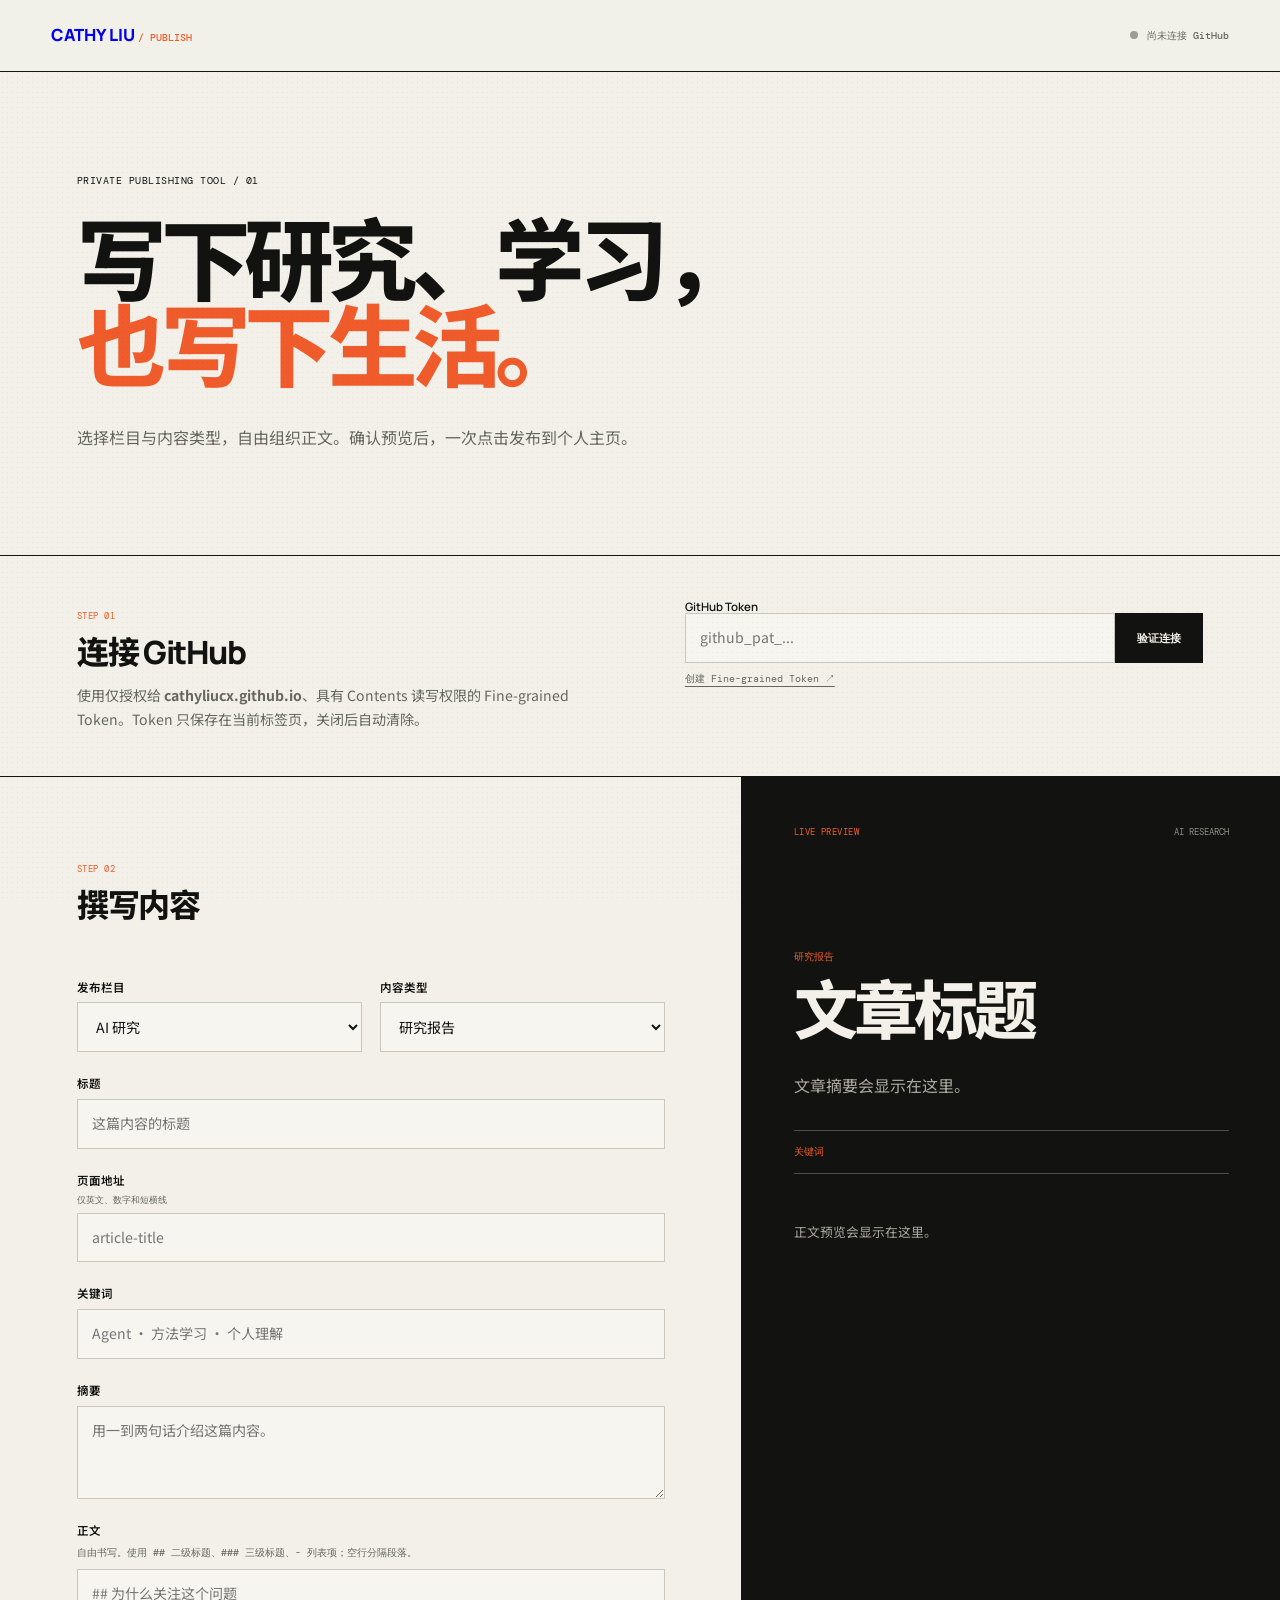
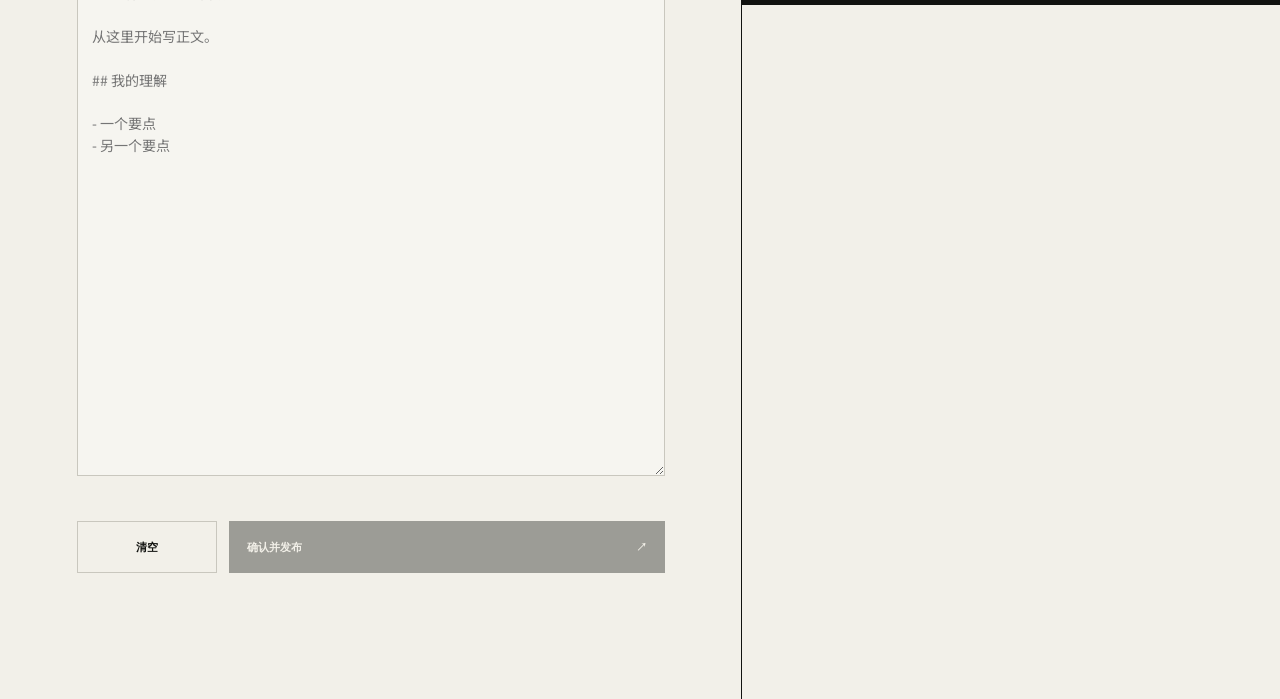
==== admin/index.html @ f7f14174 "feat: add flexible content publishing interface" ====
<!DOCTYPE html>
<html lang="zh-CN">
<head>
  <meta charset="UTF-8">
  <meta name="viewport" content="width=device-width, initial-scale=1.0">
  <title>内容发布器 · Cathy Liu</title>
  <meta name="robots" content="noindex,nofollow">
  <link rel="preconnect" href="https://fonts.googleapis.com">
  <link rel="preconnect" href="https://fonts.gstatic.com" crossorigin>
  <link href="https://fonts.googleapis.com/css2?family=DM+Mono:wght@400;500&family=Manrope:wght@500;600;700;800&family=Noto+Sans+SC:wght@400;500;700;900&display=swap" rel="stylesheet">
  <link rel="stylesheet" href="admin.css">
</head>
<body>
  <header class="admin-header">
    <a href="../index.html" class="brand">CATHY LIU <span>/ PUBLISH</span></a>
    <div class="connection" id="connectionState"><i></i><span>尚未连接 GitHub</span></div>
  </header>
  <main>
    <section class="intro">
      <p class="mono">PRIVATE PUBLISHING TOOL / 01</p>
      <h1>写下研究、学习，<br><em>也写下生活。</em></h1>
      <p>选择栏目与内容类型，自由组织正文。确认预览后，一次点击发布到个人主页。</p>
    </section>
    <section class="token-panel">
      <div><span class="step mono">STEP 01</span><h2>连接 GitHub</h2><p>使用仅授权给 <strong>cathyliucx.github.io</strong>、具有 Contents 读写权限的 Fine-grained Token。Token 只保存在当前标签页，关闭后自动清除。</p></div>
      <div class="token-actions">
        <label for="githubToken">GitHub Token</label>
        <div class="token-row"><input id="githubToken" type="password" autocomplete="off" spellcheck="false" placeholder="github_pat_..."><button id="connectButton" type="button">验证连接</button></div>
        <a href="https://github.com/settings/personal-access-tokens/new" target="_blank" rel="noreferrer">创建 Fine-grained Token ↗</a>
      </div>
    </section>
    <section class="editor-shell">
      <form id="contentForm" class="editor">
        <div class="section-title"><span class="step mono">STEP 02</span><h2>撰写内容</h2></div>
        <div class="field-grid">
          <label>发布栏目
            <select name="section"><option value="ai">AI 研究</option><option value="quant">量化研究</option><option value="life">个人生活</option></select>
          </label>
          <label>内容类型
            <select name="contentType">
              <option value="研究报告">研究报告</option>
              <option value="方法学习与综述">方法学习与综述</option>
              <option value="观点与短评">观点与短评</option>
              <option value="生活记录">生活记录</option>
              <option value="随感">随感</option>
            </select>
          </label>
        </div>
        <label>标题 <input name="title" required placeholder="这篇内容的标题"></label>
        <label>页面地址 <span class="hint">仅英文、数字和短横线</span><input name="slug" required placeholder="article-title"></label>
        <label>关键词 <input name="keywords" required placeholder="Agent · 方法学习 · 个人理解"></label>
        <label>摘要 <textarea name="summary" rows="3" required placeholder="用一到两句话介绍这篇内容。"></textarea></label>
        <label>正文
          <span class="format-help">自由书写。使用 ## 二级标题、### 三级标题、- 列表项；空行分隔段落。</span>
          <textarea name="body" rows="22" required placeholder="## 为什么关注这个问题&#10;&#10;从这里开始写正文。&#10;&#10;## 我的理解&#10;&#10;- 一个要点&#10;- 另一个要点"></textarea>
        </label>
        <div class="publish-actions"><button id="resetButton" class="secondary" type="button">清空</button><button id="publishButton" class="primary" type="submit" disabled>确认并发布 <span>↗</span></button></div>
        <p id="publishStatus" class="publish-status" role="status"></p>
      </form>
      <aside class="preview">
        <div class="preview-head"><span class="step mono">LIVE PREVIEW</span><span id="previewCategory">AI RESEARCH</span></div>
        <article>
          <span id="previewType" class="preview-type">研究报告</span>
          <h2 id="previewTitle">文章标题</h2>
          <p id="previewSummary">文章摘要会显示在这里。</p>
          <div class="preview-tags" id="previewKeywords">关键词</div>
          <div id="previewBody" class="preview-body"><p>正文预览会显示在这里。</p></div>
        </article>
      </aside>
    </section>
  </main>
  <script type="module" src="admin.js"></script>
</body>
</html>
---- admin/admin.css ----
:root {
  --paper: #f2f0e9;
  --ink: #121310;
  --muted: #66665f;
  --line: #c9c7be;
  --ai: #2563eb;
  --quant: #11845b;
  --life: #ef5b2a;
  --mono: 'DM Mono', monospace;
  --display: 'Manrope', 'Noto Sans SC', sans-serif;
}
* { box-sizing: border-box; }
body { margin: 0; background: var(--paper); color: var(--ink); font-family: 'Noto Sans SC', sans-serif; }
body::before { content: ''; position: fixed; inset: 0; pointer-events: none; opacity: .35; background-image: radial-gradient(rgba(18,19,16,.14) .55px, transparent .55px); background-size: 5px 5px; }
.mono { font-family: var(--mono); letter-spacing: .05em; }
.admin-header { position: sticky; top: 0; z-index: 10; height: 72px; padding: 0 clamp(20px,4vw,60px); display: flex; align-items: center; justify-content: space-between; border-bottom: 1px solid var(--ink); background: rgba(242,240,233,.93); backdrop-filter: blur(12px); }
.brand { font: 800 1.05rem/1 var(--display); text-decoration: none; }
.brand span { color: var(--life); font: 500 .62rem/1 var(--mono); }
.connection { display: flex; align-items: center; gap: 9px; color: var(--muted); font: 500 .62rem/1 var(--mono); }
.connection i { width: 8px; height: 8px; border-radius: 50%; background: #9d9d95; }
.connection.connected { color: var(--quant); }
.connection.connected i { background: var(--quant); box-shadow: 0 0 0 4px rgba(17,132,91,.13); }
main { width: min(1500px,100%); margin: 0 auto; }
.intro { padding: clamp(60px,8vw,120px) clamp(20px,6vw,90px); border-bottom: 1px solid var(--ink); }
.intro > .mono { margin: 0 0 30px; font-size: .62rem; }
.intro h1 { max-width: 1000px; margin: 0; font: 800 clamp(3rem,7vw,7rem)/.96 var(--display); letter-spacing: -.07em; }
.intro h1 em { color: var(--life); font-style: normal; }
.intro > p:last-child { max-width: 650px; margin: 34px 0 0; color: var(--muted); line-height: 1.8; }
.token-panel { padding: 44px clamp(20px,6vw,90px); display: grid; grid-template-columns: 1fr 1fr; gap: clamp(40px,7vw,110px); border-bottom: 1px solid var(--ink); }
.step { color: var(--life); font-size: .58rem; }
.token-panel h2, .section-title h2 { margin: 11px 0 14px; font: 800 2rem/1.1 var(--display); letter-spacing: -.04em; }
.token-panel p { max-width: 600px; margin: 0; color: var(--muted); line-height: 1.7; font-size: .88rem; }
label { display: grid; gap: 8px; font: 600 .72rem/1.2 var(--display); }
.token-row { display: grid; grid-template-columns: 1fr auto; }
input, textarea, select { width: 100%; border: 1px solid var(--line); border-radius: 0; background: rgba(255,255,255,.3); color: var(--ink); padding: 13px 14px; font: 400 .88rem/1.55 'Noto Sans SC', sans-serif; outline: none; }
input:focus, textarea:focus, select:focus { border-color: var(--ink); background: rgba(255,255,255,.55); }
textarea { resize: vertical; }
button { border: 0; border-radius: 0; cursor: pointer; font: 600 .7rem/1 var(--mono); }
.token-row button { padding: 0 22px; background: var(--ink); color: var(--paper); }
.token-actions > a { width: max-content; margin-top: 11px; color: var(--muted); font: 400 .6rem/1 var(--mono); text-underline-offset: 4px; }
.editor-shell { display: grid; grid-template-columns: minmax(0,1fr) minmax(360px,42%); align-items: start; }
.editor { padding: clamp(45px,6vw,90px); display: grid; gap: 25px; border-right: 1px solid var(--ink); }
.section-title { margin-bottom: 18px; }
.field-grid { display: grid; grid-template-columns: 1fr 1fr; gap: 18px; }
.hint { color: var(--muted); font: 400 .55rem/1 var(--mono); }
.format-help { color: var(--muted); font: 400 .6rem/1.5 var(--mono); }
.publish-actions { margin-top: 20px; display: grid; grid-template-columns: 140px 1fr; gap: 12px; }
.publish-actions button { min-height: 52px; padding: 0 18px; }
.secondary { border: 1px solid var(--line); background: transparent; color: var(--ink); }
.primary { display: flex; justify-content: space-between; align-items: center; background: var(--ink); color: var(--paper); }
.primary:disabled { cursor: not-allowed; opacity: .38; }
.publish-status { min-height: 24px; margin: 0; color: var(--muted); font: 400 .65rem/1.6 var(--mono); }
.preview { position: sticky; top: 72px; min-height: calc(100vh - 72px); padding: clamp(36px,4vw,62px); background: var(--ink); color: var(--paper); }
.preview-head { display: flex; justify-content: space-between; color: #8d8d84; font: 400 .56rem/1 var(--mono); }
.preview article { margin-top: clamp(70px,9vw,130px); }
.preview h2 { margin: 0; font: 800 clamp(2.5rem,5vw,5rem)/.95 var(--display); letter-spacing: -.06em; overflow-wrap: anywhere; }
.preview article > p { margin: 30px 0; color: #aaa99f; line-height: 1.8; }
.preview-tags { padding: 14px 0; border-top: 1px solid #4c4d47; border-bottom: 1px solid #4c4d47; color: var(--life); font: 400 .62rem/1.4 var(--mono); }
.preview-type { display: block; margin-bottom: 18px; color: var(--life); font: 500 .62rem/1 var(--mono); }
.preview-body { margin-top: 35px; max-height: 500px; overflow: auto; }
.preview-body h2 { margin: 34px 0 14px; font-size: 1.5rem; letter-spacing: -.03em; }
.preview-body h3 { margin: 28px 0 12px; font: 700 1.05rem/1.3 var(--display); }
.preview-body p, .preview-body li { color: #aaa99f; font-size: .8rem; line-height: 1.75; }
.preview-body ul { padding-left: 20px; }
@media (max-width: 900px) {
  .token-panel, .editor-shell { grid-template-columns: 1fr; }
  .editor { border-right: 0; border-bottom: 1px solid var(--ink); }
  .preview { position: relative; top: 0; min-height: auto; }
}
@media (max-width: 620px) {
  .admin-header { padding: 0 18px; }
  .connection span { display: none; }
  .intro, .token-panel, .editor { padding-left: 18px; padding-right: 18px; }
  .intro h1 { font-size: clamp(2.8rem,14vw,4rem); }
  .token-panel, .field-grid { grid-template-columns: 1fr; }
  .token-row { grid-template-columns: 1fr; gap: 8px; }
  .token-row button { min-height: 46px; }
  .publish-actions { grid-template-columns: 1fr; }
}
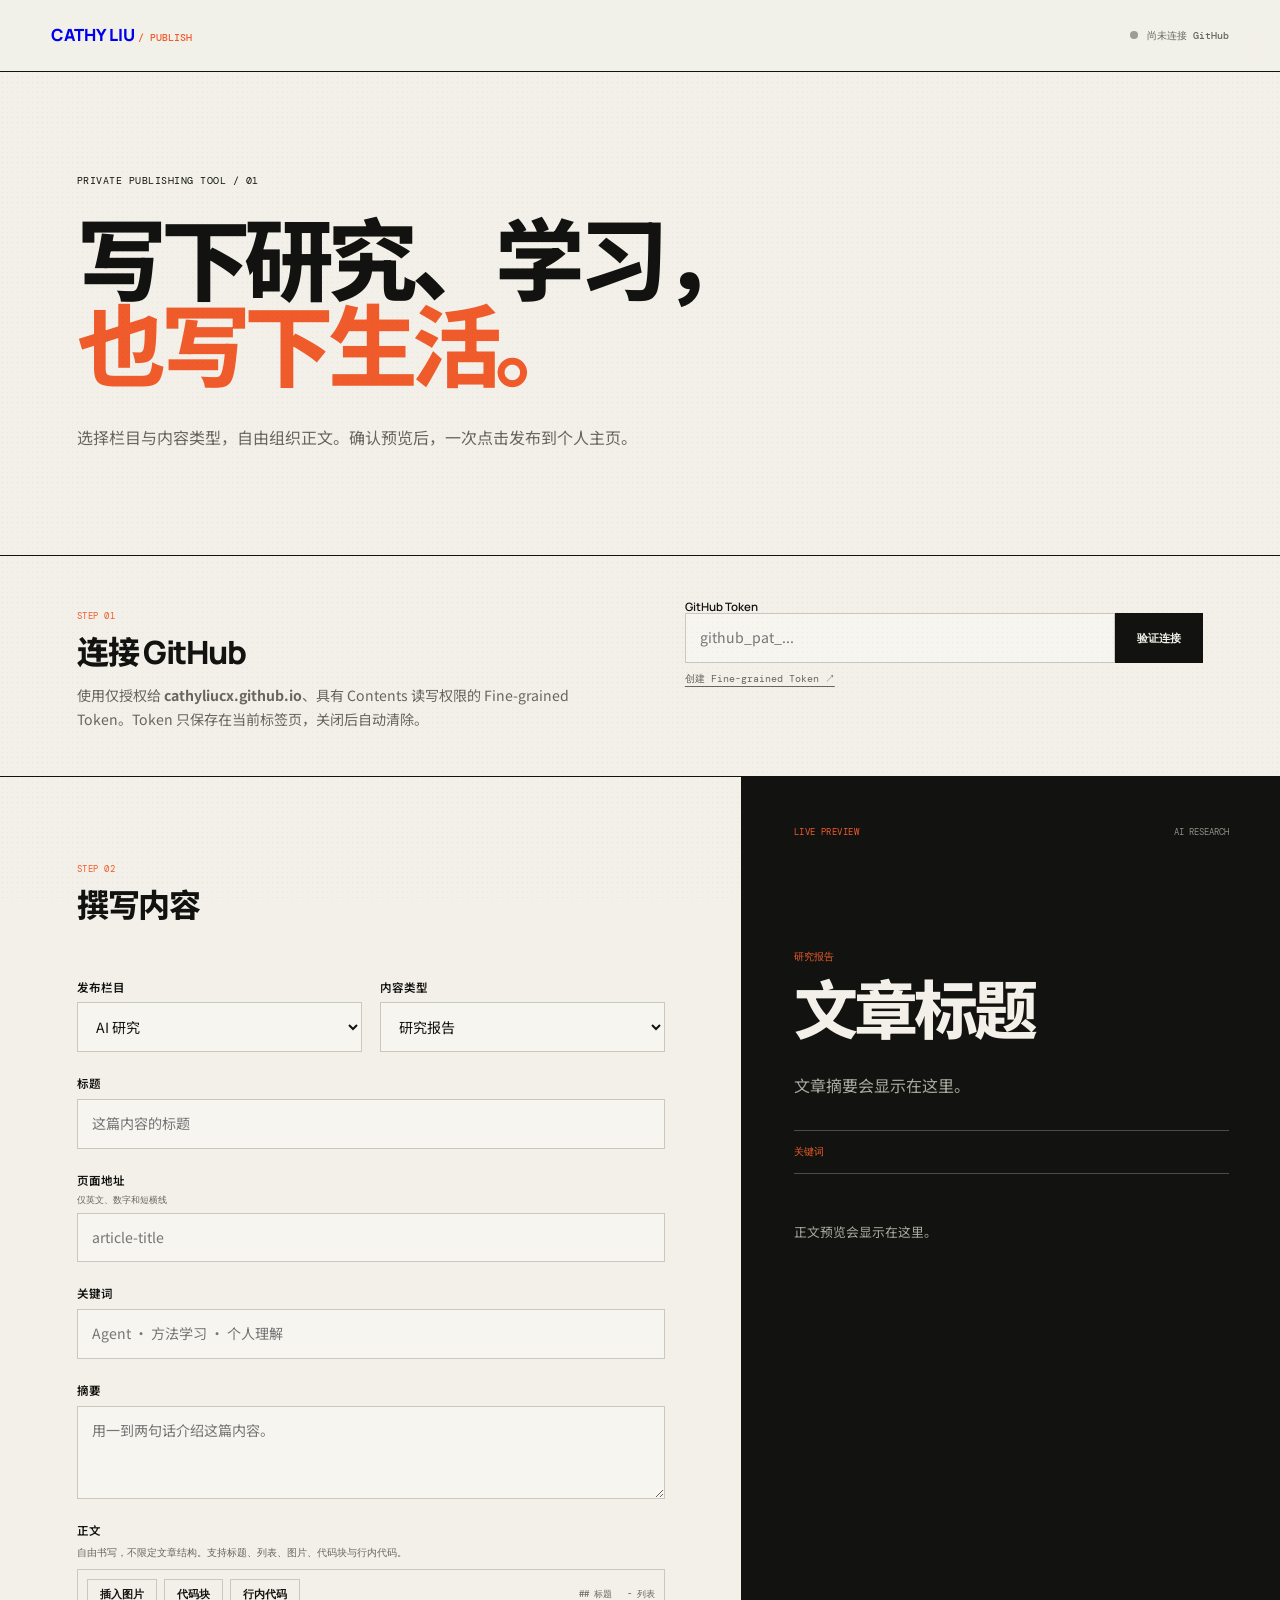
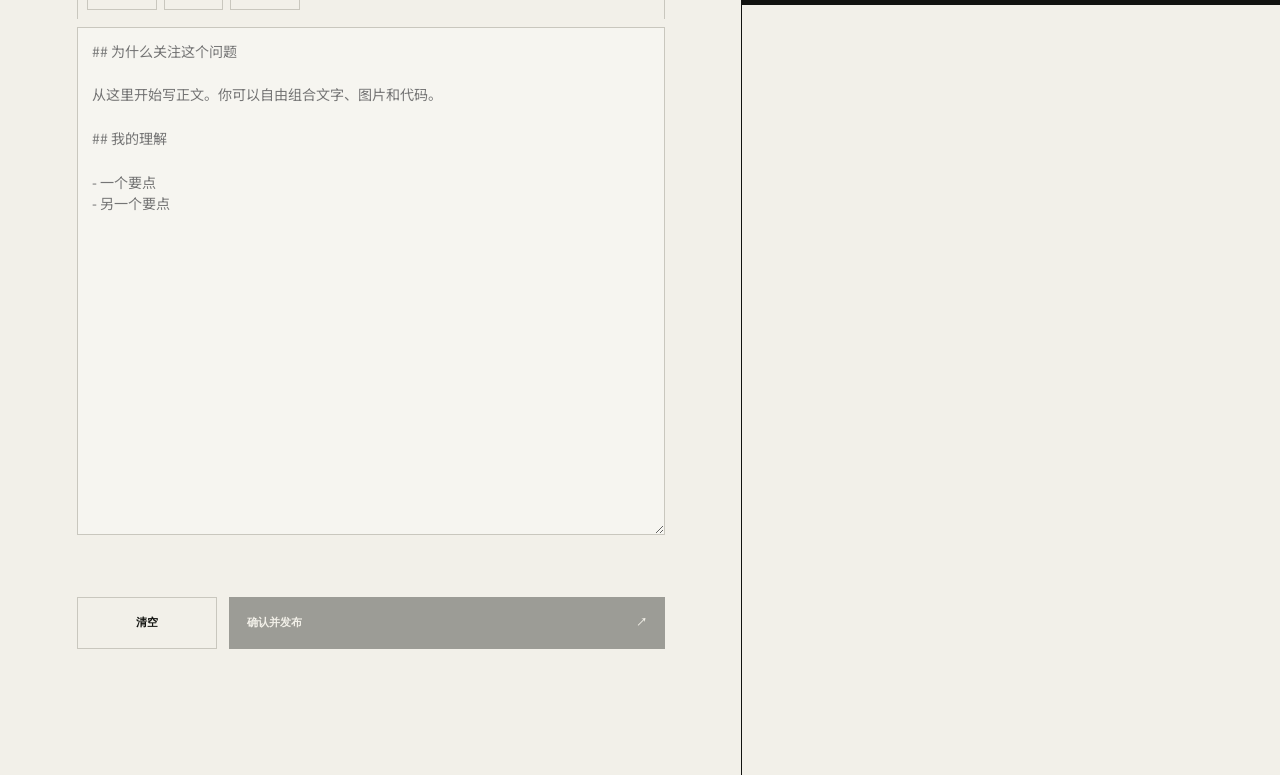
==== commit 7694210b: "feat: support rich article publishing" ====
--- a/admin/index.html
+++ b/admin/index.html
@@ -51,8 +51,16 @@
         <label>关键词 <input name="keywords" required placeholder="Agent · 方法学习 · 个人理解"></label>
         <label>摘要 <textarea name="summary" rows="3" required placeholder="用一到两句话介绍这篇内容。"></textarea></label>
         <label>正文
-          <span class="format-help">自由书写。使用 ## 二级标题、### 三级标题、- 列表项；空行分隔段落。</span>
-          <textarea name="body" rows="22" required placeholder="## 为什么关注这个问题&#10;&#10;从这里开始写正文。&#10;&#10;## 我的理解&#10;&#10;- 一个要点&#10;- 另一个要点"></textarea>
+          <span class="format-help">自由书写，不限定文章结构。支持标题、列表、图片、代码块与行内代码。</span>
+          <span class="editor-toolbar" aria-label="正文插入工具">
+            <button id="imageButton" type="button">插入图片</button>
+            <button id="codeBlockButton" type="button">代码块</button>
+            <button id="inlineCodeButton" type="button">行内代码</button>
+            <span>## 标题 &nbsp; - 列表</span>
+          </span>
+          <input id="imagePicker" type="file" accept="image/png,image/jpeg,image/webp,image/gif" multiple hidden>
+          <textarea name="body" rows="22" required placeholder="## 为什么关注这个问题&#10;&#10;从这里开始写正文。你可以自由组合文字、图片和代码。&#10;&#10;## 我的理解&#10;&#10;- 一个要点&#10;- 另一个要点"></textarea>
+          <span id="imageStatus" class="image-status"></span>
         </label>
         <div class="publish-actions"><button id="resetButton" class="secondary" type="button">清空</button><button id="publishButton" class="primary" type="submit" disabled>确认并发布 <span>↗</span></button></div>
         <p id="publishStatus" class="publish-status" role="status"></p>
--- a/admin/admin.css
+++ b/admin/admin.css
@@ -44,6 +44,12 @@
 .field-grid { display: grid; grid-template-columns: 1fr 1fr; gap: 18px; }
 .hint { color: var(--muted); font: 400 .55rem/1 var(--mono); }
 .format-help { color: var(--muted); font: 400 .6rem/1.5 var(--mono); }
+.editor-toolbar { display: flex; align-items: center; flex-wrap: wrap; gap: 7px; padding: 9px; border: 1px solid var(--line); border-bottom: 0; }
+.editor-toolbar button { padding: 9px 12px; border: 1px solid var(--line); background: transparent; color: var(--ink); }
+.editor-toolbar button:hover { border-color: var(--ink); background: var(--ink); color: var(--paper); }
+.editor-toolbar > span { margin-left: auto; color: var(--muted); font: 400 .55rem/1 var(--mono); }
+.editor-toolbar + input + textarea { border-top-color: var(--line); }
+.image-status { min-height: 1em; color: var(--quant); font: 400 .58rem/1.5 var(--mono); }
 .publish-actions { margin-top: 20px; display: grid; grid-template-columns: 140px 1fr; gap: 12px; }
 .publish-actions button { min-height: 52px; padding: 0 18px; }
 .secondary { border: 1px solid var(--line); background: transparent; color: var(--ink); }
@@ -62,6 +68,12 @@
 .preview-body h3 { margin: 28px 0 12px; font: 700 1.05rem/1.3 var(--display); }
 .preview-body p, .preview-body li { color: #aaa99f; font-size: .8rem; line-height: 1.75; }
 .preview-body ul { padding-left: 20px; }
+.preview-body figure { margin: 28px 0; }
+.preview-body img { display: block; width: 100%; max-height: 420px; object-fit: contain; background: #20211d; }
+.preview-body figcaption { margin-top: 8px; color: #8d8d84; font: 400 .55rem/1.4 var(--mono); }
+.preview-body pre { position: relative; margin: 28px 0; padding: 34px 18px 18px; overflow: auto; border: 1px solid #4c4d47; background: #090a08; color: #e8e6dd; font: 400 .7rem/1.7 var(--mono); }
+.preview-body .code-language { position: absolute; top: 10px; right: 12px; color: var(--life); font-size: .5rem; text-transform: uppercase; }
+.preview-body p code, .preview-body li code { padding: 2px 5px; background: #2a2b26; color: #e8e6dd; font-family: var(--mono); }
 @media (max-width: 900px) {
   .token-panel, .editor-shell { grid-template-columns: 1fr; }
   .editor { border-right: 0; border-bottom: 1px solid var(--ink); }
@@ -76,4 +88,5 @@
   .token-row { grid-template-columns: 1fr; gap: 8px; }
   .token-row button { min-height: 46px; }
   .publish-actions { grid-template-columns: 1fr; }
+  .editor-toolbar > span { width: 100%; margin: 4px 0 0; }
 }
